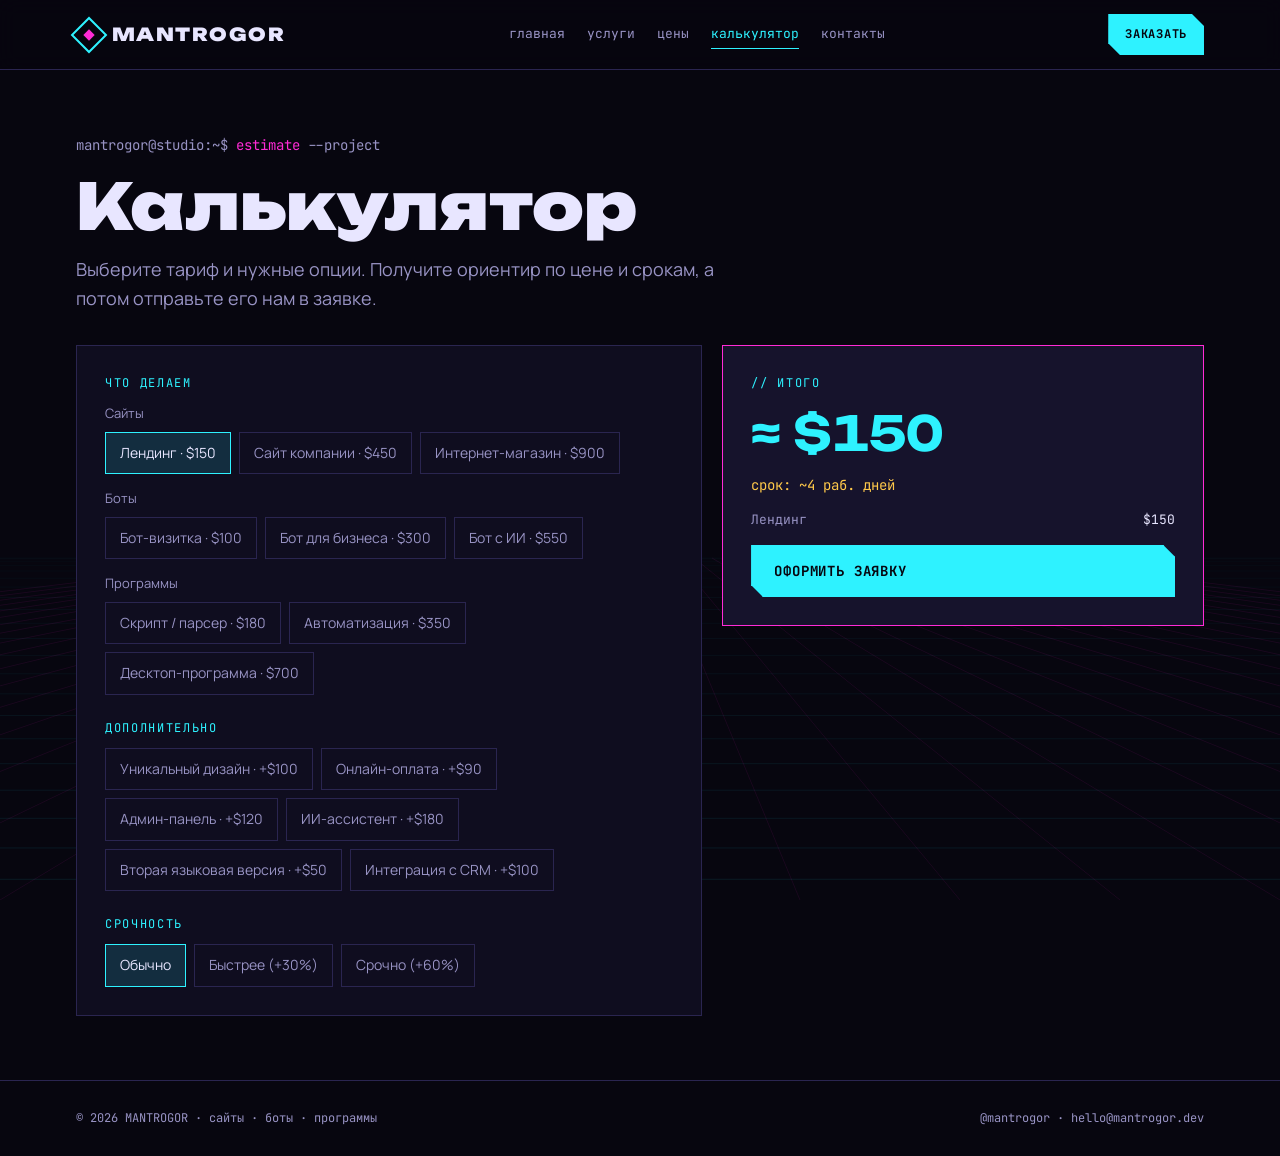
==== calc.html @ e2ea562a "MANTROGOR site: 5 pages, USD prices Co-Authored-By: Claude Opus 5.5 <noreply@anthropic.com>" ====
<!doctype html>
<html lang="ru">
<head>
<meta charset="utf-8">
<meta name="viewport" content="width=device-width, initial-scale=1">
<title>Калькулятор · MANTROGOR</title>
<link rel="preconnect" href="https://fonts.googleapis.com">
<link rel="preconnect" href="https://fonts.gstatic.com" crossorigin>
<link rel="stylesheet" href="https://fonts.googleapis.com/css2?family=Unbounded:wght@400;700;900&family=Manrope:wght@400;500;700&family=JetBrains+Mono:wght@400;700&display=swap">
<link rel="stylesheet" href="style.css">
</head>
<body data-page="calc.html">
<header id="site-header"></header>

<main>
  <div class="wrap">
    <div class="page-head">
      <div class="prompt">mantrogor@studio:~$ <b>estimate</b> --project</div>
      <h1>Калькулятор</h1>
      <p>Выберите тариф и нужные опции. Получите ориентир по цене и срокам, а потом отправьте его нам в заявке.</p>
    </div>
    <div class="calc" style="padding-bottom:64px">
      <form class="calc-form" id="calcForm">
        <fieldset>
          <legend class="label">Что делаем</legend>
          <div id="calcType" style="display:grid;gap:14px"></div>
        </fieldset>
        <fieldset>
          <legend class="label">Дополнительно</legend>
          <div class="opts" id="calcExtras"></div>
        </fieldset>
        <fieldset>
          <legend class="label">Срочность</legend>
          <div class="opts" id="calcSpeed"></div>
        </fieldset>
      </form>
      <aside class="calc-out" aria-live="polite">
        <span class="label">// итого</span>
        <div class="total" id="calcTotal">—</div>
        <div class="days" id="calcDays"></div>
        <div class="lines" id="calcLines"></div>
        <a class="btn" href="contacts.html" id="toOrder">Оформить заявку</a>
      </aside>
    </div>
  </div>
</main>

<footer id="site-footer"></footer>
<script src="data.js"></script>
<script src="common.js"></script>
<script>
  const { data, fmt, esc } = M;
  const SPEEDS = [
    { id: "normal", label: "Обычно", k: 1, d: 1 },
    { id: "fast", label: "Быстрее (+30%)", k: 1.3, d: 0.7 },
    { id: "rush", label: "Срочно (+60%)", k: 1.6, d: 0.5 }
  ];
  const opt = (name, type, value, label, checked) =>
    `<label class="opt"><input type="${type}" name="${name}" id="c-${name}-${value}" value="${value}"${checked ? " checked" : ""}><span>${label}</span></label>`;

  document.getElementById("calcType").innerHTML = data.services.map((s, si) => `
    <div style="display:grid;gap:8px">
      <span class="group-name">${esc(s.title)}</span>
      <div class="opts">${s.tiers.map((t, ti) => opt("ctype", "radio", si + "-" + ti, esc(t.name) + " · " + fmt(t.price), si === 0 && ti === 0)).join("")}</div>
    </div>`).join("");
  document.getElementById("calcExtras").innerHTML = data.extras.map((x, i) => opt("cextra", "checkbox", i, esc(x.name) + " · +" + fmt(x.price), false)).join("");
  document.getElementById("calcSpeed").innerHTML = SPEEDS.map((s, i) => opt("cspeed", "radio", s.id, s.label, i === 0)).join("");

  let summary = "", serviceTitle = "";
  function calc() {
    const f = document.getElementById("calcForm");
    const [si, ti] = f.querySelector('[name="ctype"]:checked').value.split("-").map(Number);
    const svc = data.services[si], t = svc.tiers[ti];
    const ex = [...f.querySelectorAll('[name="cextra"]:checked')].map(i => data.extras[+i.value]);
    const s = SPEEDS.find(x => x.id === f.querySelector('[name="cspeed"]:checked').value);
    const base = Number(t.price) + ex.reduce((a, e) => a + Number(e.price), 0);
    const total = Math.round(base * s.k / 10) * 10;
    const days = Math.max(2, Math.round((Number(t.days) + ex.reduce((a, e) => a + Number(e.days), 0)) * s.d));
    document.getElementById("calcTotal").textContent = "≈ " + fmt(total);
    document.getElementById("calcDays").textContent = "срок: ~" + days + " раб. дней";
    const lines = [[t.name, fmt(t.price)], ...ex.map(e => [e.name, "+" + fmt(e.price)])];
    if (s.k > 1) lines.push(["Срочность ×" + s.k, "+" + fmt(total - base)]);
    document.getElementById("calcLines").innerHTML = lines.map(l => `<div><span>${esc(l[0])}</span><span>${l[1]}</span></div>`).join("");
    serviceTitle = svc.title;
    summary = `${svc.title}: ${t.name}${ex.length ? " + " + ex.map(e => e.name.toLowerCase()).join(", ") : ""}; ${s.label.toLowerCase()}. Оценка: ${fmt(total)}, ~${days} дн.`;
  }
  document.getElementById("calcForm").addEventListener("change", calc);
  calc();
  document.getElementById("toOrder").addEventListener("click", () => {
    try { localStorage.setItem("mantrogor-calc", JSON.stringify({ service: serviceTitle, summary })); } catch (_) {}
  });
</script>
</body>
</html>
---- style.css ----
/* MANTROGOR — terminal-grid studio: single-column command-line spine, panels snap to a grid, one glitch moment on the home hero */
:root {
  color-scheme: dark;
  --void: #07060f;
  --panel: #0f0d1f;
  --panel-2: #16132c;
  --line: #2a2550;
  --fg: #e8e6ff;
  --muted: #9893c4;
  --cyan: #2ef2ff;
  --magenta: #ff2bd6;
  --amber: #ffc94a;
  --font-display: "Unbounded", "Arial Black", system-ui, sans-serif;
  --font-body: "Manrope", "Segoe UI", system-ui, sans-serif;
  --font-mono: "JetBrains Mono", "Consolas", ui-monospace, monospace;
}
* { box-sizing: border-box; }
html { scroll-behavior: smooth; }
@media (prefers-reduced-motion: reduce) { html { scroll-behavior: auto; } }
body {
  margin: 0;
  background: var(--void);
  color: var(--fg);
  font-family: var(--font-body);
  font-size: 16px;
  line-height: 1.6;
  overflow-x: hidden;
  min-height: 100vh;
  display: flex; flex-direction: column;
}
main { flex: 1; }
[hidden] { display: none !important; }
#grid-bg { position: fixed; inset: 0; width: 100%; height: 100%; z-index: 0; pointer-events: none; opacity: .55; }
.wrap {
  position: relative; z-index: 1;
  max-width: 1160px; margin: 0 auto;
  padding-left: max(16px, env(safe-area-inset-left, 0px));
  padding-right: max(16px, env(safe-area-inset-right, 0px));
}
a { color: var(--cyan); }
:focus-visible { outline: 2px solid var(--magenta); outline-offset: 3px; }
h1, h2, h3 { font-family: var(--font-display); text-wrap: balance; margin: 0; line-height: 1.1; }
.label {
  font-family: var(--font-mono); font-size: 12px; letter-spacing: .14em;
  text-transform: uppercase; color: var(--cyan);
}

/* header */
header.top {
  position: sticky; top: 0; z-index: 10;
  background: color-mix(in srgb, var(--void) 82%, transparent);
  backdrop-filter: blur(10px);
  border-bottom: 1px solid var(--line);
}
header.top .wrap { display: flex; align-items: center; justify-content: space-between; gap: 16px; padding-block: 14px; }
.logo { font-family: var(--font-display); font-weight: 900; font-size: 18px; letter-spacing: .08em; color: var(--fg); text-decoration: none; display: flex; align-items: center; gap: 10px; }
.logo-mark { width: 26px; height: 26px; border: 2px solid var(--cyan); transform: rotate(45deg); display: grid; place-items: center; }
.logo-mark::after { content: ""; width: 8px; height: 8px; background: var(--magenta); }
nav.links { display: flex; gap: 22px; flex-wrap: wrap; }
nav.links a { color: var(--muted); text-decoration: none; font-family: var(--font-mono); font-size: 13px; padding-block: 4px; border-bottom: 1px solid transparent; }
nav.links a:hover { color: var(--cyan); }
nav.links a[aria-current="page"] { color: var(--cyan); border-bottom-color: var(--cyan); }
.menu-btn { display: none; background: none; border: 1px solid var(--line); color: var(--fg); font-family: var(--font-mono); padding: 8px 12px; cursor: pointer; }
@media (max-width: 760px) {
  .menu-btn { display: block; }
  nav.links { display: none; position: absolute; top: 100%; left: 0; right: 0; flex-direction: column; gap: 0; background: var(--panel); border-bottom: 1px solid var(--line); padding: 8px max(16px, env(safe-area-inset-left, 0px)); }
  nav.links.open { display: flex; }
  nav.links a { padding-block: 12px; font-size: 15px; }
  header.top .btn.small { display: none; }
}

.btn {
  display: inline-flex; align-items: center; gap: 10px;
  font-family: var(--font-mono); font-weight: 700; font-size: 14px; letter-spacing: .06em; text-transform: uppercase;
  padding: 14px 22px; border: 1px solid var(--cyan); color: var(--void); background: var(--cyan);
  text-decoration: none; cursor: pointer;
  clip-path: polygon(0 0, calc(100% - 12px) 0, 100% 12px, 100% 100%, 12px 100%, 0 calc(100% - 12px));
  transition: background .2s, color .2s, border-color .2s;
}
.btn:hover { background: var(--magenta); border-color: var(--magenta); color: var(--fg); }
.btn.ghost { background: transparent; color: var(--cyan); clip-path: none; }
.btn.ghost:hover { background: var(--cyan); color: var(--void); }
.btn.small { padding: 10px 16px; font-size: 12px; }
.btn.danger { background: transparent; color: var(--magenta); border-color: var(--magenta); clip-path: none; }
.btn.danger:hover { background: var(--magenta); color: var(--fg); }

/* page heads */
.page-head { padding-block: 64px 32px; display: grid; gap: 14px; }
.page-head h1 { font-size: clamp(34px, 6vw, 64px); font-weight: 900; }
.page-head p { color: var(--muted); max-width: 62ch; margin: 0; font-size: 18px; }
.prompt { font-family: var(--font-mono); color: var(--muted); font-size: 14px; }
.prompt b { color: var(--magenta); font-weight: 400; }
.caret { display: inline-block; width: .6em; height: 1.1em; background: var(--cyan); vertical-align: text-bottom; animation: blink 1s steps(1) infinite; }
@keyframes blink { 50% { opacity: 0; } }

/* hero */
.hero { padding-block: clamp(56px, 10vw, 120px) 64px; display: grid; gap: 28px; }
.glitch {
  position: relative; font-weight: 900;
  font-size: clamp(40px, 10.5vw, 140px); letter-spacing: .02em; line-height: .95;
  color: var(--fg);
}
.glitch::before, .glitch::after { content: attr(data-text); position: absolute; inset: 0; pointer-events: none; }
.glitch::before { color: var(--cyan); transform: translate(-3px, 0); mix-blend-mode: screen; clip-path: inset(0 0 55% 0); animation: g1 3.2s infinite steps(1); }
.glitch::after { color: var(--magenta); transform: translate(3px, 0); mix-blend-mode: screen; clip-path: inset(55% 0 0 0); animation: g2 2.7s infinite steps(1); }
@keyframes g1 { 0%,88%,100% { transform: translate(-3px,0); clip-path: inset(0 0 55% 0); } 90% { transform: translate(-9px,2px); clip-path: inset(12% 0 60% 0); } 94% { transform: translate(6px,-2px); clip-path: inset(40% 0 30% 0); } }
@keyframes g2 { 0%,85%,100% { transform: translate(3px,0); clip-path: inset(55% 0 0 0); } 88% { transform: translate(10px,-1px); clip-path: inset(70% 0 5% 0); } 92% { transform: translate(-7px,2px); clip-path: inset(20% 0 55% 0); } }
@media (prefers-reduced-motion: reduce) { .glitch::before, .glitch::after, .caret { animation: none; } }
.hero-sub { max-width: 60ch; font-size: clamp(17px, 2vw, 20px); color: var(--muted); margin: 0; }
.hero-sub strong { color: var(--fg); }
.cta-row { display: flex; flex-wrap: wrap; gap: 14px; }
.stats { display: grid; grid-template-columns: repeat(4, minmax(0,1fr)); border: 1px solid var(--line); margin-top: 16px; background: color-mix(in srgb, var(--void) 70%, transparent); }
.stats div { padding: 18px 20px; border-right: 1px solid var(--line); }
.stats div:last-child { border-right: 0; }
.stats .n { font-family: var(--font-display); font-size: clamp(22px, 3vw, 30px); font-weight: 700; color: var(--cyan); font-variant-numeric: tabular-nums; }
.stats .t { font-size: 13px; color: var(--muted); }
@media (max-width: 720px) { .stats { grid-template-columns: repeat(2, minmax(0,1fr)); } .stats div:nth-child(2) { border-right: 0; } .stats div:nth-child(-n+2) { border-bottom: 1px solid var(--line); } }

section.block { padding-block: 64px; border-top: 1px solid var(--line); }
.sec-head { display: grid; gap: 12px; margin-bottom: 32px; }
.sec-head h2 { font-size: clamp(26px, 4vw, 42px); font-weight: 700; }
.sec-head p { color: var(--muted); max-width: 62ch; margin: 0; }

/* services */
.services { display: grid; grid-template-columns: repeat(3, minmax(0,1fr)); gap: 20px; }
@media (max-width: 900px) { .services { grid-template-columns: minmax(0,1fr); } }
.svc {
  background: var(--panel); border: 1px solid var(--line); padding: 28px; display: grid; gap: 16px; align-content: start;
  clip-path: polygon(0 0, calc(100% - 22px) 0, 100% 22px, 100% 100%, 0 100%);
  transition: border-color .25s, transform .25s;
  color: var(--fg); text-decoration: none;
}
a.svc:hover { border-color: var(--cyan); transform: translateY(-3px); }
@media (prefers-reduced-motion: reduce) { a.svc:hover { transform: none; } }
.svc .code { font-family: var(--font-mono); font-size: 12px; color: var(--magenta); }
.svc h3 { font-size: 24px; }
.svc p { margin: 0; color: var(--muted); }
.svc ul { margin: 0; padding: 0; list-style: none; display: grid; gap: 6px; font-size: 15px; }
.svc li::before { content: "▸ "; color: var(--cyan); }
.svc .from { font-family: var(--font-mono); font-size: 14px; color: var(--amber); border-top: 1px dashed var(--line); padding-top: 14px; }

/* service detail rows */
.svc-rows { display: grid; gap: 20px; }
.svc-row { display: grid; grid-template-columns: minmax(0,1fr) minmax(0,1fr); gap: 28px; background: var(--panel); border: 1px solid var(--line); padding: 32px; }
@media (max-width: 860px) { .svc-row { grid-template-columns: minmax(0,1fr); } }
.svc-row h2 { font-size: clamp(26px, 4vw, 38px); }
.svc-row .info { display: grid; gap: 14px; align-content: start; }
.svc-row .info p { margin: 0; color: var(--muted); }
.svc-row ul { margin: 0; padding: 0; list-style: none; display: grid; gap: 8px; }
.svc-row li::before { content: "▸ "; color: var(--cyan); }
.mini-tiers { display: grid; gap: 0; border: 1px solid var(--line); align-self: start; }
.mini-tiers div { display: flex; justify-content: space-between; gap: 12px; padding: 14px 18px; border-bottom: 1px solid var(--line); }
.mini-tiers div:last-child { border-bottom: 0; }
.mini-tiers span:last-child { font-family: var(--font-mono); color: var(--amber); font-variant-numeric: tabular-nums; white-space: nowrap; }

/* pricing */
.tabs { display: flex; flex-wrap: wrap; gap: 8px; margin-bottom: 24px; }
.tab {
  font-family: var(--font-mono); font-size: 13px; letter-spacing: .06em; text-transform: uppercase;
  background: transparent; color: var(--muted); border: 1px solid var(--line); padding: 10px 16px; cursor: pointer;
}
.tab[aria-selected="true"] { color: var(--void); background: var(--cyan); border-color: var(--cyan); }
.tiers { display: grid; grid-template-columns: repeat(auto-fit, minmax(260px, 1fr)); gap: 20px; }
.tier { background: var(--panel); border: 1px solid var(--line); padding: 28px; display: grid; gap: 14px; align-content: start; position: relative; }
.tier.hot { border-color: var(--magenta); background: var(--panel-2); }
.tier .badge { position: absolute; top: -12px; right: 20px; background: var(--magenta); color: var(--fg); font-family: var(--font-mono); font-size: 11px; letter-spacing: .1em; text-transform: uppercase; padding: 4px 10px; }
.tier h3 { font-size: 20px; }
.price { font-family: var(--font-display); font-size: 36px; font-weight: 700; font-variant-numeric: tabular-nums; }
.price small { font-family: var(--font-mono); font-size: 13px; font-weight: 400; color: var(--muted); }
.tier .term { font-family: var(--font-mono); font-size: 13px; color: var(--amber); }
.tier ul { margin: 0; padding: 0; list-style: none; display: grid; gap: 8px; font-size: 15px; color: var(--muted); }
.tier li::before { content: "+ "; color: var(--cyan); font-family: var(--font-mono); }
.tier .btn { justify-self: start; margin-top: 6px; }
.note { margin-top: 22px; font-size: 14px; color: var(--muted); font-family: var(--font-mono); }
.extras-table { border: 1px solid var(--line); background: var(--panel); }
.extras-table div { display: flex; justify-content: space-between; gap: 12px; padding: 14px 20px; border-bottom: 1px solid var(--line); }
.extras-table div:last-child { border-bottom: 0; }
.extras-table span:last-child { font-family: var(--font-mono); color: var(--amber); font-variant-numeric: tabular-nums; white-space: nowrap; }

/* calculator */
.calc { display: grid; grid-template-columns: minmax(0,1.3fr) minmax(0,1fr); gap: 20px; align-items: start; }
@media (max-width: 900px) { .calc { grid-template-columns: minmax(0,1fr); } }
.calc-form { background: var(--panel); border: 1px solid var(--line); padding: 28px; display: grid; gap: 24px; }
fieldset { border: 0; margin: 0; padding: 0; display: grid; gap: 10px; }
legend { padding: 0; margin-bottom: 10px; }
.group-name { font-size: 13px; color: var(--muted); }
.opts { display: flex; flex-wrap: wrap; gap: 8px; }
.opt { position: relative; }
.opt input { position: absolute; opacity: 0; inset: 0; cursor: pointer; }
.opt span { display: inline-block; border: 1px solid var(--line); padding: 9px 14px; font-size: 14px; color: var(--muted); transition: all .15s; }
.opt input:checked + span { border-color: var(--cyan); color: var(--fg); background: color-mix(in srgb, var(--cyan) 14%, transparent); }
.opt input:focus-visible + span { outline: 2px solid var(--magenta); outline-offset: 2px; }
.calc-out {
  position: sticky; top: 90px;
  background: var(--panel-2); border: 1px solid var(--magenta); padding: 28px; display: grid; gap: 14px; align-content: start;
  font-family: var(--font-mono);
}
.calc-out .total { font-family: var(--font-display); font-size: clamp(34px, 5vw, 48px); font-weight: 700; color: var(--cyan); font-variant-numeric: tabular-nums; line-height: 1.1; }
.calc-out .lines { display: grid; gap: 6px; font-size: 13px; color: var(--muted); }
.calc-out .lines div { display: flex; justify-content: space-between; gap: 12px; }
.calc-out .lines span:last-child { color: var(--fg); font-variant-numeric: tabular-nums; white-space: nowrap; }
.calc-out .days { color: var(--amber); font-size: 14px; }

/* process */
.steps { display: grid; grid-template-columns: repeat(5, minmax(0,1fr)); border: 1px solid var(--line); background: color-mix(in srgb, var(--void) 70%, transparent); }
.step { padding: 24px 20px; border-right: 1px solid var(--line); display: grid; gap: 8px; align-content: start; }
.step:last-child { border-right: 0; }
.step .num { font-family: var(--font-mono); color: var(--magenta); font-size: 13px; }
.step h3 { font-size: 16px; }
.step p { margin: 0; font-size: 14px; color: var(--muted); }
@media (max-width: 900px) { .steps { grid-template-columns: minmax(0,1fr); } .step { border-right: 0; border-bottom: 1px solid var(--line); } .step:last-child { border-bottom: 0; } }

/* faq */
.faq { display: grid; gap: 10px; max-width: 820px; }
details { background: var(--panel); border: 1px solid var(--line); padding: 18px 22px; }
details[open] { border-color: var(--cyan); }
summary { cursor: pointer; font-weight: 700; list-style: none; display: flex; justify-content: space-between; gap: 16px; }
summary::-webkit-details-marker { display: none; }
summary::after { content: "+"; font-family: var(--font-mono); color: var(--cyan); }
details[open] summary::after { content: "−"; }
details p { margin: 12px 0 0; color: var(--muted); }

/* order + forms */
.order { display: grid; grid-template-columns: minmax(0,1.2fr) minmax(0,1fr); gap: 20px; align-items: start; }
@media (max-width: 900px) { .order { grid-template-columns: minmax(0,1fr); } }
form.req { background: var(--panel); border: 1px solid var(--line); padding: 28px; display: grid; gap: 16px; }
.field { display: grid; gap: 6px; min-width: 0; }
.field label { font-family: var(--font-mono); font-size: 12px; letter-spacing: .1em; text-transform: uppercase; color: var(--muted); }
.field input, .field select, .field textarea {
  font: inherit; color: var(--fg); background: var(--void); border: 1px solid var(--line); padding: 11px 13px; width: 100%;
}
.field input:focus, .field select:focus, .field textarea:focus { border-color: var(--cyan); outline: none; }
.field textarea { min-height: 110px; resize: vertical; }
.err { color: var(--magenta); font-size: 13px; font-family: var(--font-mono); }
.result { background: var(--panel-2); border: 1px solid var(--cyan); padding: 20px; display: grid; gap: 12px; }
.result pre { margin: 0; white-space: pre-wrap; word-break: break-word; font-family: var(--font-mono); font-size: 13px; color: var(--fg); background: var(--void); padding: 14px; border: 1px solid var(--line); }
.contacts { display: grid; gap: 14px; align-content: start; }
.contact { background: var(--panel); border: 1px solid var(--line); padding: 22px; display: grid; gap: 6px; }
.contact .v { font-family: var(--font-mono); font-size: 18px; color: var(--fg); user-select: all; word-break: break-all; }
.contact .row { display: flex; flex-wrap: wrap; align-items: center; justify-content: space-between; gap: 12px; }

.cta-band { padding-block: 56px; border-top: 1px solid var(--line); }
.cta-band .wrap { display: flex; flex-wrap: wrap; align-items: center; justify-content: space-between; gap: 20px; }
.cta-band h2 { font-size: clamp(24px, 3.5vw, 36px); }

footer.bottom { position: relative; z-index: 1; border-top: 1px solid var(--line); padding-block: 28px; font-family: var(--font-mono); font-size: 12px; color: var(--muted); background: var(--void); }
footer.bottom .wrap { display: flex; flex-wrap: wrap; justify-content: space-between; gap: 12px; }
footer.bottom a { color: var(--muted); }
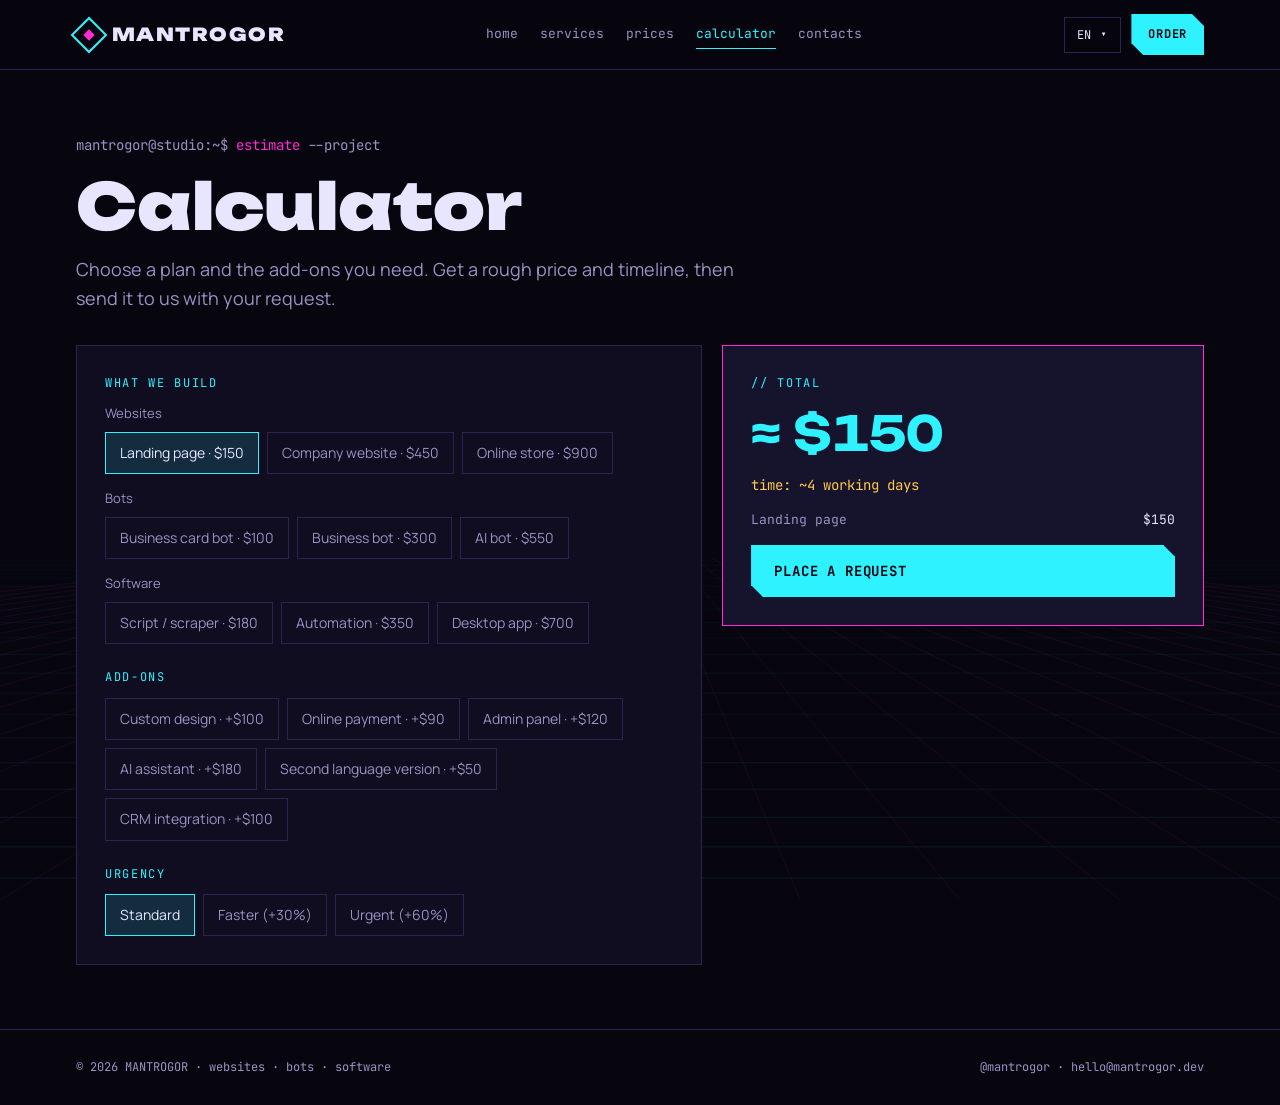
==== commit 698719d7: "Add 9 languages: ru, uk, en, cs, pl, de, fr, es, it Co-Authored-By: Claude Opus 5.5 <noreply@anthrop" ====
--- a/calc.html
+++ b/calc.html
@@ -1,45 +1,45 @@
 <!doctype html>
-<html lang="ru">
+<html lang="en">
 <head>
 <meta charset="utf-8">
 <meta name="viewport" content="width=device-width, initial-scale=1">
-<title>Калькулятор · MANTROGOR</title>
+<title>MANTROGOR</title>
 <link rel="preconnect" href="https://fonts.googleapis.com">
 <link rel="preconnect" href="https://fonts.gstatic.com" crossorigin>
 <link rel="stylesheet" href="https://fonts.googleapis.com/css2?family=Unbounded:wght@400;700;900&family=Manrope:wght@400;500;700&family=JetBrains+Mono:wght@400;700&display=swap">
 <link rel="stylesheet" href="style.css">
 </head>
-<body data-page="calc.html">
+<body data-page="calc.html" data-title="nav_calc">
 <header id="site-header"></header>
 
 <main>
   <div class="wrap">
     <div class="page-head">
       <div class="prompt">mantrogor@studio:~$ <b>estimate</b> --project</div>
-      <h1>Калькулятор</h1>
-      <p>Выберите тариф и нужные опции. Получите ориентир по цене и срокам, а потом отправьте его нам в заявке.</p>
+      <h1 data-i18n="nav_calc"></h1>
+      <p data-i18n="calc_lead"></p>
     </div>
     <div class="calc" style="padding-bottom:64px">
       <form class="calc-form" id="calcForm">
         <fieldset>
-          <legend class="label">Что делаем</legend>
+          <legend class="label" data-i18n="calc_what"></legend>
           <div id="calcType" style="display:grid;gap:14px"></div>
         </fieldset>
         <fieldset>
-          <legend class="label">Дополнительно</legend>
+          <legend class="label" data-i18n="calc_extra"></legend>
           <div class="opts" id="calcExtras"></div>
         </fieldset>
         <fieldset>
-          <legend class="label">Срочность</legend>
+          <legend class="label" data-i18n="calc_speed"></legend>
           <div class="opts" id="calcSpeed"></div>
         </fieldset>
       </form>
       <aside class="calc-out" aria-live="polite">
-        <span class="label">// итого</span>
+        <span class="label">// total</span>
         <div class="total" id="calcTotal">—</div>
         <div class="days" id="calcDays"></div>
         <div class="lines" id="calcLines"></div>
-        <a class="btn" href="contacts.html" id="toOrder">Оформить заявку</a>
+        <a class="btn" href="contacts.html" id="toOrder" data-i18n="to_order"></a>
       </aside>
     </div>
   </div>
@@ -47,42 +47,43 @@
 
 <footer id="site-footer"></footer>
 <script src="data.js"></script>
+<script src="i18n.js"></script>
 <script src="common.js"></script>
 <script>
-  const { data, fmt, esc } = M;
+  const { data, fmt, esc, t, tr, days } = M;
   const SPEEDS = [
-    { id: "normal", label: "Обычно", k: 1, d: 1 },
-    { id: "fast", label: "Быстрее (+30%)", k: 1.3, d: 0.7 },
-    { id: "rush", label: "Срочно (+60%)", k: 1.6, d: 0.5 }
+    { id: "normal", key: "sp_normal", k: 1, d: 1 },
+    { id: "fast", key: "sp_fast", k: 1.3, d: 0.7 },
+    { id: "rush", key: "sp_rush", k: 1.6, d: 0.5 }
   ];
   const opt = (name, type, value, label, checked) =>
     `<label class="opt"><input type="${type}" name="${name}" id="c-${name}-${value}" value="${value}"${checked ? " checked" : ""}><span>${label}</span></label>`;
 
   document.getElementById("calcType").innerHTML = data.services.map((s, si) => `
     <div style="display:grid;gap:8px">
-      <span class="group-name">${esc(s.title)}</span>
-      <div class="opts">${s.tiers.map((t, ti) => opt("ctype", "radio", si + "-" + ti, esc(t.name) + " · " + fmt(t.price), si === 0 && ti === 0)).join("")}</div>
+      <span class="group-name">${esc(tr(s.title))}</span>
+      <div class="opts">${s.tiers.map((x, ti) => opt("ctype", "radio", si + "-" + ti, esc(tr(x.name)) + " · " + fmt(x.price), si === 0 && ti === 0)).join("")}</div>
     </div>`).join("");
-  document.getElementById("calcExtras").innerHTML = data.extras.map((x, i) => opt("cextra", "checkbox", i, esc(x.name) + " · +" + fmt(x.price), false)).join("");
-  document.getElementById("calcSpeed").innerHTML = SPEEDS.map((s, i) => opt("cspeed", "radio", s.id, s.label, i === 0)).join("");
+  document.getElementById("calcExtras").innerHTML = data.extras.map((x, i) => opt("cextra", "checkbox", i, esc(tr(x.name)) + " · +" + fmt(x.price), false)).join("");
+  document.getElementById("calcSpeed").innerHTML = SPEEDS.map((s, i) => opt("cspeed", "radio", s.id, esc(t(s.key)), i === 0)).join("");
 
   let summary = "", serviceTitle = "";
   function calc() {
     const f = document.getElementById("calcForm");
     const [si, ti] = f.querySelector('[name="ctype"]:checked').value.split("-").map(Number);
-    const svc = data.services[si], t = svc.tiers[ti];
+    const svc = data.services[si], x = svc.tiers[ti];
     const ex = [...f.querySelectorAll('[name="cextra"]:checked')].map(i => data.extras[+i.value]);
-    const s = SPEEDS.find(x => x.id === f.querySelector('[name="cspeed"]:checked').value);
-    const base = Number(t.price) + ex.reduce((a, e) => a + Number(e.price), 0);
+    const s = SPEEDS.find(v => v.id === f.querySelector('[name="cspeed"]:checked').value);
+    const base = Number(x.price) + ex.reduce((a, e) => a + Number(e.price), 0);
     const total = Math.round(base * s.k / 10) * 10;
-    const days = Math.max(2, Math.round((Number(t.days) + ex.reduce((a, e) => a + Number(e.days), 0)) * s.d));
+    const n = Math.max(2, Math.round((Number(x.days) + ex.reduce((a, e) => a + Number(e.days), 0)) * s.d));
     document.getElementById("calcTotal").textContent = "≈ " + fmt(total);
-    document.getElementById("calcDays").textContent = "срок: ~" + days + " раб. дней";
-    const lines = [[t.name, fmt(t.price)], ...ex.map(e => [e.name, "+" + fmt(e.price)])];
-    if (s.k > 1) lines.push(["Срочность ×" + s.k, "+" + fmt(total - base)]);
+    document.getElementById("calcDays").textContent = t("term") + ": " + days(n);
+    const lines = [[tr(x.name), fmt(x.price)], ...ex.map(e => [tr(e.name), "+" + fmt(e.price)])];
+    if (s.k > 1) lines.push([t("calc_speed") + " ×" + s.k, "+" + fmt(total - base)]);
     document.getElementById("calcLines").innerHTML = lines.map(l => `<div><span>${esc(l[0])}</span><span>${l[1]}</span></div>`).join("");
-    serviceTitle = svc.title;
-    summary = `${svc.title}: ${t.name}${ex.length ? " + " + ex.map(e => e.name.toLowerCase()).join(", ") : ""}; ${s.label.toLowerCase()}. Оценка: ${fmt(total)}, ~${days} дн.`;
+    serviceTitle = tr(svc.title);
+    summary = `${tr(svc.title)}: ${tr(x.name)}${ex.length ? " + " + ex.map(e => tr(e.name)).join(", ") : ""}; ${t(s.key)}. ${t("estimate")}: ${fmt(total)}, ${days(n)}.`;
   }
   document.getElementById("calcForm").addEventListener("change", calc);
   calc();
--- a/style.css
+++ b/style.css
@@ -57,7 +57,16 @@
 .logo-mark { width: 26px; height: 26px; border: 2px solid var(--cyan); transform: rotate(45deg); display: grid; place-items: center; }
 .logo-mark::after { content: ""; width: 8px; height: 8px; background: var(--magenta); }
 nav.links { display: flex; gap: 22px; flex-wrap: wrap; }
-nav.links a { color: var(--muted); text-decoration: none; font-family: var(--font-mono); font-size: 13px; padding-block: 4px; border-bottom: 1px solid transparent; }
+nav.links a { color: var(--muted); text-decoration: none; font-family: var(--font-mono); font-size: 13px; padding-block: 4px; border-bottom: 1px solid transparent; text-transform: lowercase; }
+.head-right { display: flex; align-items: center; gap: 10px; }
+.lang { position: relative; }
+.lang-btn { background: transparent; border: 1px solid var(--line); color: var(--fg); font-family: var(--font-mono); font-size: 12px; letter-spacing: .08em; padding: 9px 12px; cursor: pointer; }
+.lang-btn:hover, .lang-btn[aria-expanded="true"] { border-color: var(--cyan); color: var(--cyan); }
+.lang-list { position: absolute; right: 0; top: calc(100% + 6px); z-index: 20; min-width: 190px; background: var(--panel); border: 1px solid var(--cyan); display: grid; padding: 6px; }
+.lang-list button { display: flex; gap: 12px; align-items: center; background: transparent; border: 0; color: var(--muted); font-family: var(--font-body); font-size: 14px; text-align: left; padding: 9px 10px; cursor: pointer; }
+.lang-list button b { font-family: var(--font-mono); font-size: 12px; color: var(--cyan); width: 22px; }
+.lang-list button:hover { background: var(--panel-2); color: var(--fg); }
+.lang-list button[aria-current="true"] { color: var(--fg); background: color-mix(in srgb, var(--cyan) 12%, transparent); }
 nav.links a:hover { color: var(--cyan); }
 nav.links a[aria-current="page"] { color: var(--cyan); border-bottom-color: var(--cyan); }
 .menu-btn { display: none; background: none; border: 1px solid var(--line); color: var(--fg); font-family: var(--font-mono); padding: 8px 12px; cursor: pointer; }
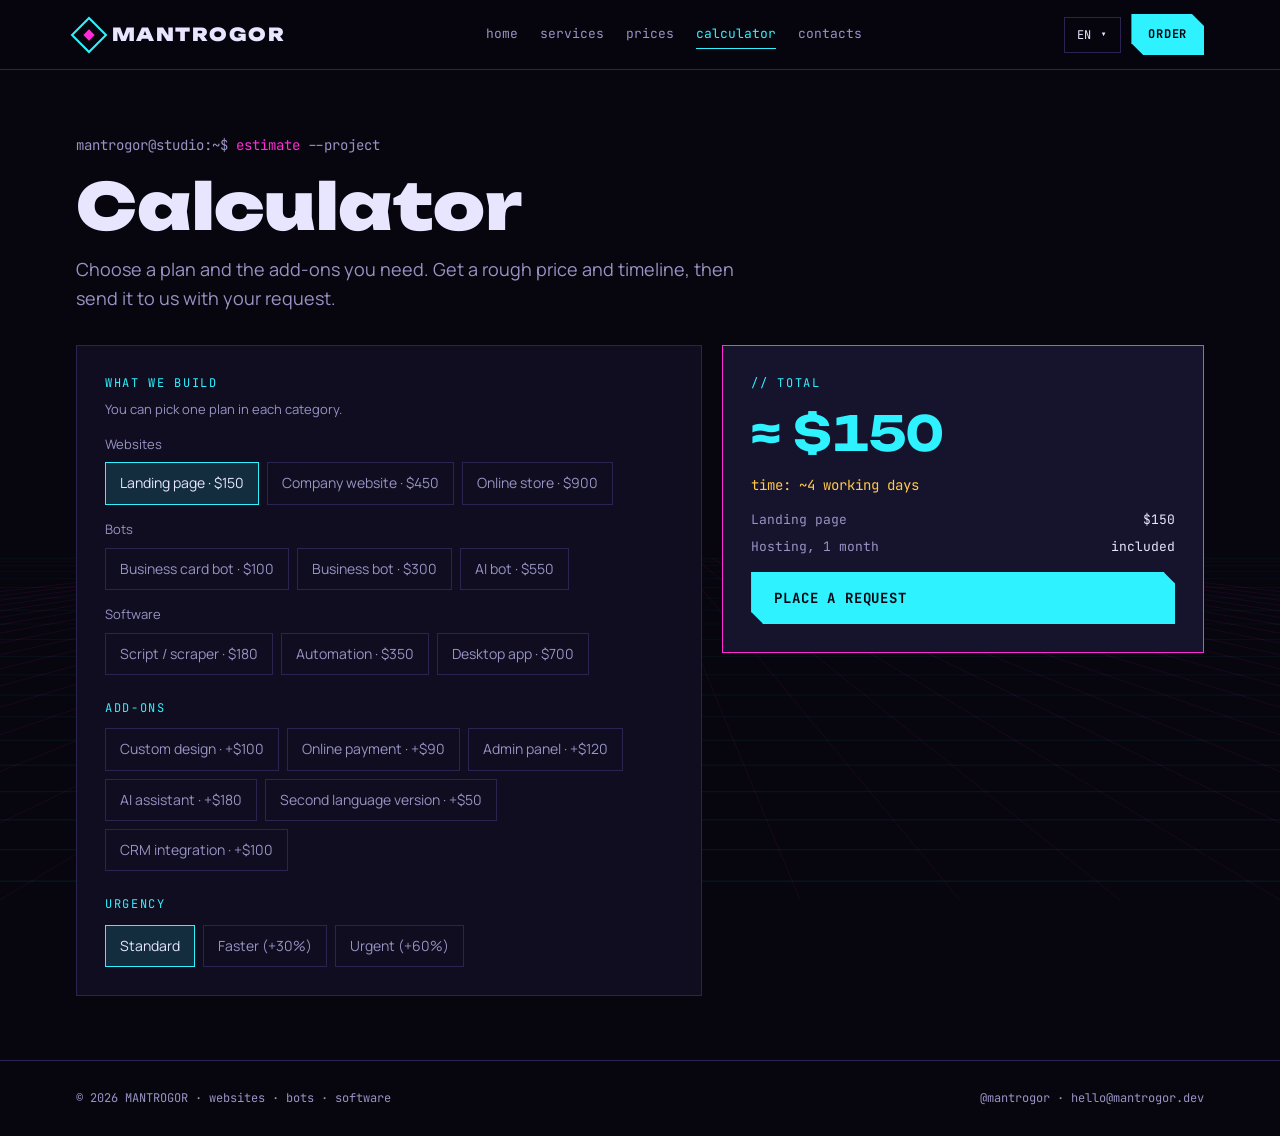
==== commit 9f0d7086: "Calculator: combine plans across services; 1 month hosting included Co-Authored-By: Claude Opus 5.5 " ====
--- a/calc.html
+++ b/calc.html
@@ -23,6 +23,7 @@
       <form class="calc-form" id="calcForm">
         <fieldset>
           <legend class="label" data-i18n="calc_what"></legend>
+          <p class="calc-hint" data-i18n="calc_hint"></p>
           <div id="calcType" style="display:grid;gap:14px"></div>
         </fieldset>
         <fieldset>
@@ -62,28 +63,47 @@
   document.getElementById("calcType").innerHTML = data.services.map((s, si) => `
     <div style="display:grid;gap:8px">
       <span class="group-name">${esc(tr(s.title))}</span>
-      <div class="opts">${s.tiers.map((x, ti) => opt("ctype", "radio", si + "-" + ti, esc(tr(x.name)) + " · " + fmt(x.price), si === 0 && ti === 0)).join("")}</div>
+      <div class="opts">${s.tiers.map((x, ti) => opt("ctype-" + si, "checkbox", si + "-" + ti, esc(tr(x.name)) + " · " + fmt(x.price), si === 0 && ti === 0)).join("")}</div>
     </div>`).join("");
+  // В каждом направлении — не больше одного тарифа; повторный клик снимает выбор.
+  document.getElementById("calcType").addEventListener("change", e => {
+    const box = e.target;
+    if (box.checked) document.querySelectorAll(`[name="${box.name}"]`).forEach(o => { if (o !== box) o.checked = false; });
+  });
   document.getElementById("calcExtras").innerHTML = data.extras.map((x, i) => opt("cextra", "checkbox", i, esc(tr(x.name)) + " · +" + fmt(x.price), false)).join("");
   document.getElementById("calcSpeed").innerHTML = SPEEDS.map((s, i) => opt("cspeed", "radio", s.id, esc(t(s.key)), i === 0)).join("");
 
   let summary = "", serviceTitle = "";
   function calc() {
     const f = document.getElementById("calcForm");
-    const [si, ti] = f.querySelector('[name="ctype"]:checked').value.split("-").map(Number);
-    const svc = data.services[si], x = svc.tiers[ti];
+    const picked = [...f.querySelectorAll('[name^="ctype-"]:checked')].map(i => {
+      const [si, ti] = i.value.split("-").map(Number);
+      return { svc: data.services[si], x: data.services[si].tiers[ti] };
+    });
+    const toOrder = document.getElementById("toOrder");
+    if (!picked.length) {
+      document.getElementById("calcTotal").textContent = "—";
+      document.getElementById("calcDays").textContent = "";
+      document.getElementById("calcLines").innerHTML = `<div class="calc-warn">${esc(t("calc_pick"))}</div>`;
+      toOrder.hidden = true;
+      return;
+    }
+    toOrder.hidden = false;
     const ex = [...f.querySelectorAll('[name="cextra"]:checked')].map(i => data.extras[+i.value]);
     const s = SPEEDS.find(v => v.id === f.querySelector('[name="cspeed"]:checked').value);
-    const base = Number(x.price) + ex.reduce((a, e) => a + Number(e.price), 0);
+    const sum = arr => arr.reduce((a, b) => a + (Number(b) || 0), 0);
+    const base = sum(picked.map(p => p.x.price)) + sum(ex.map(e => e.price));
     const total = Math.round(base * s.k / 10) * 10;
-    const n = Math.max(2, Math.round((Number(x.days) + ex.reduce((a, e) => a + Number(e.days), 0)) * s.d));
+    // Направления делаются параллельно: срок = самый долгий тариф + опции.
+    const n = Math.max(2, Math.round((Math.max(...picked.map(p => Number(p.x.days) || 0)) + sum(ex.map(e => e.days))) * s.d));
     document.getElementById("calcTotal").textContent = "≈ " + fmt(total);
     document.getElementById("calcDays").textContent = t("term") + ": " + days(n);
-    const lines = [[tr(x.name), fmt(x.price)], ...ex.map(e => [tr(e.name), "+" + fmt(e.price)])];
+    const lines = [...picked.map(p => [tr(p.x.name), fmt(p.x.price)]), ...ex.map(e => [tr(e.name), "+" + fmt(e.price)])];
     if (s.k > 1) lines.push([t("calc_speed") + " ×" + s.k, "+" + fmt(total - base)]);
-    document.getElementById("calcLines").innerHTML = lines.map(l => `<div><span>${esc(l[0])}</span><span>${l[1]}</span></div>`).join("");
-    serviceTitle = tr(svc.title);
-    summary = `${tr(svc.title)}: ${tr(x.name)}${ex.length ? " + " + ex.map(e => tr(e.name)).join(", ") : ""}; ${t(s.key)}. ${t("estimate")}: ${fmt(total)}, ${days(n)}.`;
+    lines.push([t("hosting_line"), t("incl")]);
+    document.getElementById("calcLines").innerHTML = lines.map(l => `<div><span>${esc(l[0])}</span><span>${esc(l[1])}</span></div>`).join("");
+    serviceTitle = picked.length > 1 ? t("opt_combo") : tr(picked[0].svc.title);
+    summary = `${picked.map(p => tr(p.svc.title) + ": " + tr(p.x.name)).join("; ")}${ex.length ? " + " + ex.map(e => tr(e.name)).join(", ") : ""}; ${t(s.key)}. ${t("estimate")}: ${fmt(total)}, ${days(n)}. ${t("hosting_incl")}.`;
   }
   document.getElementById("calcForm").addEventListener("change", calc);
   calc();
--- a/style.css
+++ b/style.css
@@ -190,7 +190,13 @@
 .calc { display: grid; grid-template-columns: minmax(0,1.3fr) minmax(0,1fr); gap: 20px; align-items: start; }
 @media (max-width: 900px) { .calc { grid-template-columns: minmax(0,1fr); } }
 .calc-form { background: var(--panel); border: 1px solid var(--line); padding: 28px; display: grid; gap: 24px; }
-fieldset { border: 0; margin: 0; padding: 0; display: grid; gap: 10px; }
+fieldset { border: 0; margin: 0; padding: 0; display: grid; gap: 10px; min-width: 0; min-inline-size: 0; }
+.calc-form, .calc-form > * { min-width: 0; }
+.opt { max-width: 100%; }
+.opt span { max-width: 100%; }
+.calc-hint { margin: -4px 0 4px; font-size: 13px; color: var(--muted); }
+.calc-warn { color: var(--magenta); font-size: 13px; }
+.tier .incl { font-family: var(--font-mono); font-size: 12px; color: var(--cyan); border-top: 1px dashed var(--line); padding-top: 12px; }
 legend { padding: 0; margin-bottom: 10px; }
 .group-name { font-size: 13px; color: var(--muted); }
 .opts { display: flex; flex-wrap: wrap; gap: 8px; }
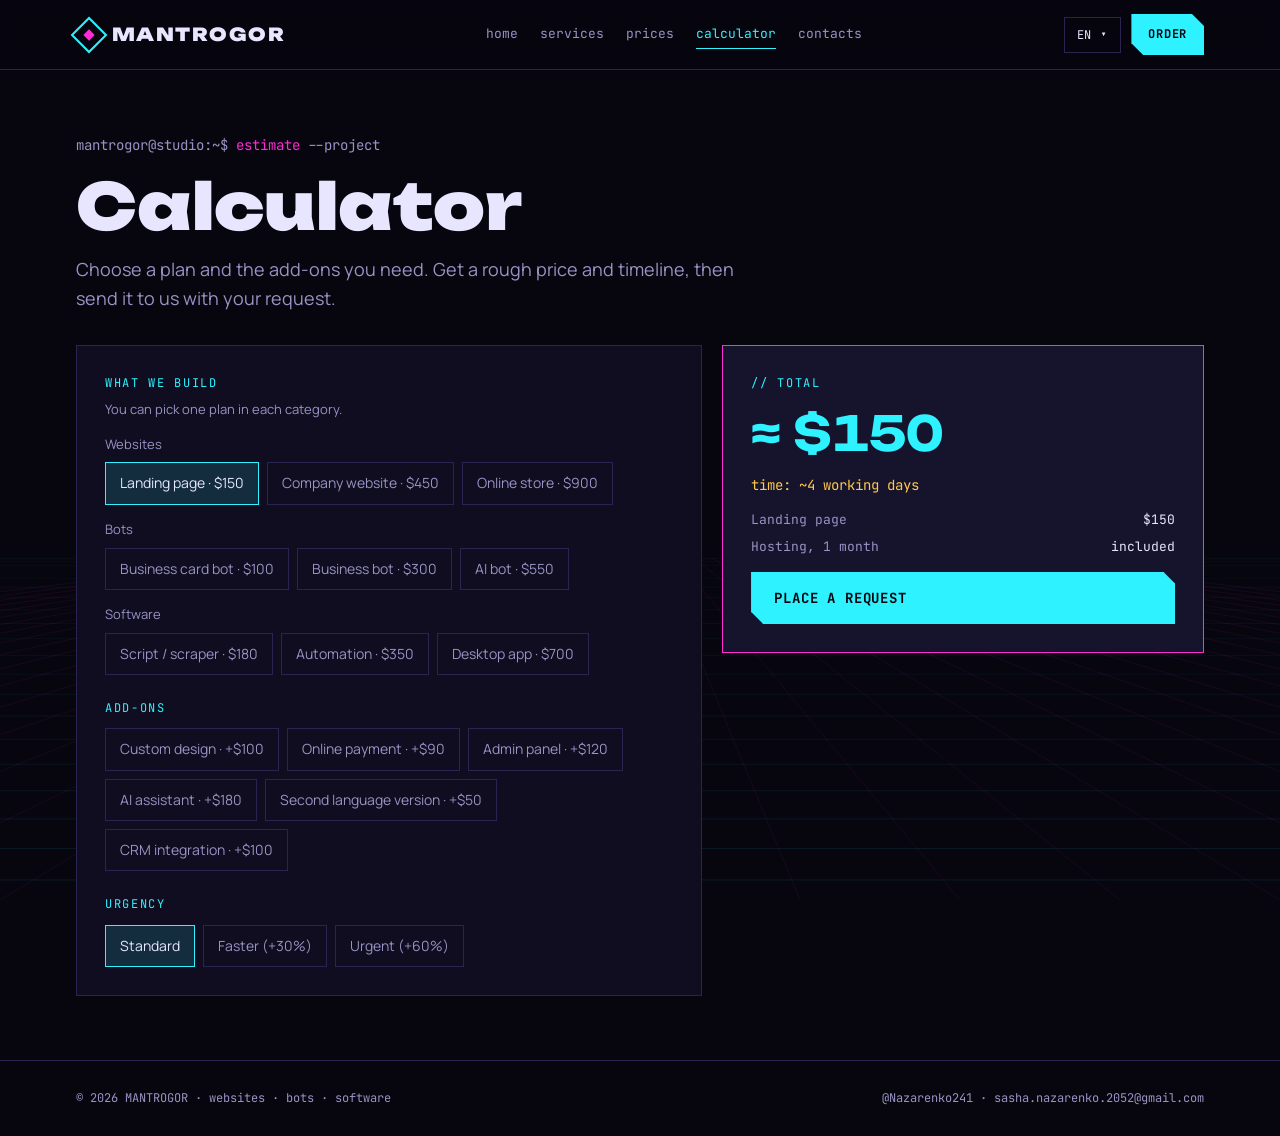
==== commit 6dad2a47: "Site icon, social preview image, Czech-first defaults, send request by email Co-Authored-By: Claude " ====
--- a/calc.html
+++ b/calc.html
@@ -8,6 +8,20 @@
 <link rel="preconnect" href="https://fonts.gstatic.com" crossorigin>
 <link rel="stylesheet" href="https://fonts.googleapis.com/css2?family=Unbounded:wght@400;700;900&family=Manrope:wght@400;500;700&family=JetBrains+Mono:wght@400;700&display=swap">
 <link rel="stylesheet" href="style.css">
+<link rel="icon" href="favicon.svg" type="image/svg+xml">
+<link rel="apple-touch-icon" href="apple-touch-icon.png">
+<meta name="theme-color" content="#07060f">
+<meta name="description" content="MANTROGOR – tvorba webů, Telegram botů a aplikací na míru. Pevná cena, první měsíc hostingu v ceně.">
+<meta property="og:type" content="website">
+<meta property="og:site_name" content="MANTROGOR">
+<meta property="og:title" content="MANTROGOR – weby, boti, aplikace">
+<meta property="og:description" content="Weby od $150, Telegram boti od $100, aplikace na míru. Pevná cena, první měsíc hostingu v ceně.">
+<meta property="og:image" content="https://sashanazarenko2051-source.github.io/mantrogor/og.png">
+<meta property="og:image:width" content="1200">
+<meta property="og:image:height" content="630">
+<meta property="og:url" content="https://sashanazarenko2051-source.github.io/mantrogor/">
+<meta property="og:locale" content="cs_CZ">
+<meta name="twitter:card" content="summary_large_image">
 </head>
 <body data-page="calc.html" data-title="nav_calc">
 <header id="site-header"></header>
--- a/style.css
+++ b/style.css
@@ -251,7 +251,8 @@
 .result pre { margin: 0; white-space: pre-wrap; word-break: break-word; font-family: var(--font-mono); font-size: 13px; color: var(--fg); background: var(--void); padding: 14px; border: 1px solid var(--line); }
 .contacts { display: grid; gap: 14px; align-content: start; }
 .contact { background: var(--panel); border: 1px solid var(--line); padding: 22px; display: grid; gap: 6px; }
-.contact .v { font-family: var(--font-mono); font-size: 18px; color: var(--fg); user-select: all; word-break: break-all; }
+.contact .v { font-family: var(--font-mono); font-size: 18px; color: var(--fg); word-break: break-all; text-decoration: none; }
+.contact a.v:hover { color: var(--cyan); text-decoration: underline; }
 .contact .row { display: flex; flex-wrap: wrap; align-items: center; justify-content: space-between; gap: 12px; }
 
 .cta-band { padding-block: 56px; border-top: 1px solid var(--line); }
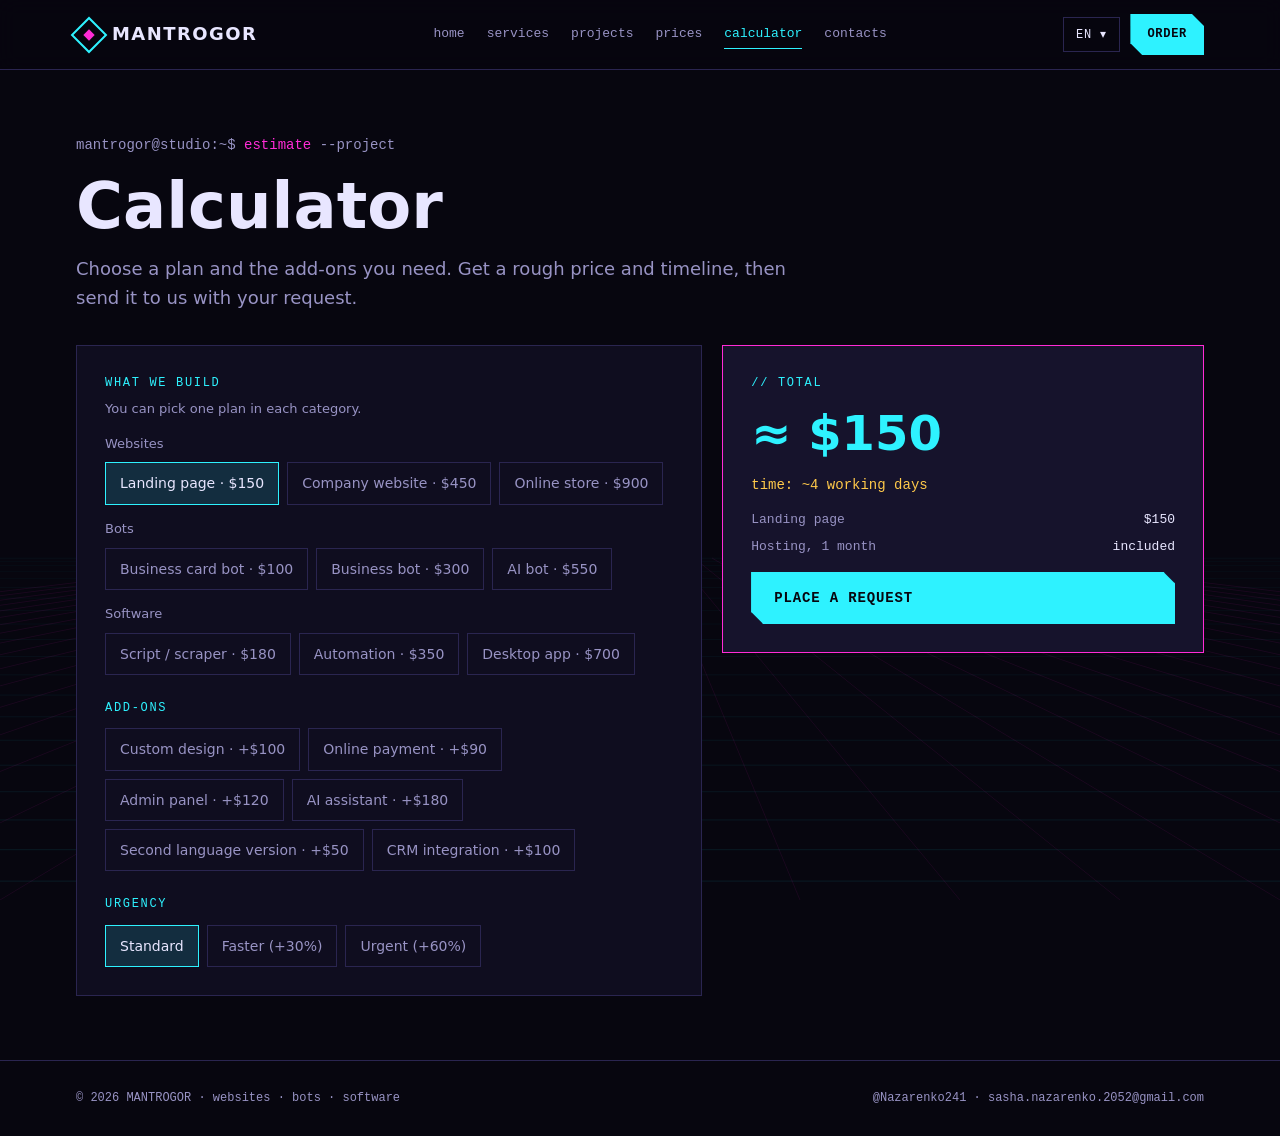
==== commit f4481073: "Security headers for every page; MANTROGOR heading fits narrow phones - Content-Security-Policy meta" ====
--- a/calc.html
+++ b/calc.html
@@ -2,6 +2,8 @@
 <html lang="en">
 <head>
 <meta charset="utf-8">
+  <meta http-equiv="Content-Security-Policy" content="default-src 'self'; script-src 'self' 'unsafe-inline'; style-src 'self' 'unsafe-inline' https://fonts.googleapis.com; font-src https://fonts.gstatic.com; img-src 'self' data: https:; connect-src 'self'; object-src 'none'; base-uri 'self'; form-action 'self'">
+  <meta name="referrer" content="strict-origin-when-cross-origin">
 <meta name="viewport" content="width=device-width, initial-scale=1">
 <title>MANTROGOR</title>
 <link rel="preconnect" href="https://fonts.googleapis.com">
--- a/style.css
+++ b/style.css
@@ -10,6 +10,7 @@
   --cyan: #2ef2ff;
   --magenta: #ff2bd6;
   --amber: #ffc94a;
+  --ok: #3ddc97;
   --font-display: "Unbounded", "Arial Black", system-ui, sans-serif;
   --font-body: "Manrope", "Segoe UI", system-ui, sans-serif;
   --font-mono: "JetBrains Mono", "Consolas", ui-monospace, monospace;
@@ -77,6 +78,14 @@
   nav.links a { padding-block: 12px; font-size: 15px; }
   header.top .btn.small { display: none; }
 }
+@media (max-width: 480px) {
+  header.top .wrap { gap: 8px; }
+  .logo { font-size: 14px; gap: 8px; letter-spacing: .04em; min-width: 0; }
+  .logo-mark { width: 20px; height: 20px; flex: none; }
+  .logo-mark::after { width: 6px; height: 6px; }
+  .head-right { gap: 6px; }
+  .lang-btn, .menu-btn { padding: 8px 10px; }
+}
 
 .btn {
   display: inline-flex; align-items: center; gap: 10px;
@@ -119,11 +128,11 @@
 .hero-sub strong { color: var(--fg); }
 .cta-row { display: flex; flex-wrap: wrap; gap: 14px; }
 .stats { display: grid; grid-template-columns: repeat(4, minmax(0,1fr)); border: 1px solid var(--line); margin-top: 16px; background: color-mix(in srgb, var(--void) 70%, transparent); }
-.stats div { padding: 18px 20px; border-right: 1px solid var(--line); }
-.stats div:last-child { border-right: 0; }
+.stats > div { padding: 18px 20px; border-right: 1px solid var(--line); }
+.stats > div:last-child { border-right: 0; }
 .stats .n { font-family: var(--font-display); font-size: clamp(22px, 3vw, 30px); font-weight: 700; color: var(--cyan); font-variant-numeric: tabular-nums; }
 .stats .t { font-size: 13px; color: var(--muted); }
-@media (max-width: 720px) { .stats { grid-template-columns: repeat(2, minmax(0,1fr)); } .stats div:nth-child(2) { border-right: 0; } .stats div:nth-child(-n+2) { border-bottom: 1px solid var(--line); } }
+@media (max-width: 720px) { .stats { grid-template-columns: repeat(2, minmax(0,1fr)); } .stats > div:nth-child(2) { border-right: 0; } .stats > div:nth-child(-n+2) { border-bottom: 1px solid var(--line); } }
 
 section.block { padding-block: 64px; border-top: 1px solid var(--line); }
 .sec-head { display: grid; gap: 12px; margin-bottom: 32px; }
@@ -161,6 +170,42 @@
 .mini-tiers div { display: flex; justify-content: space-between; gap: 12px; padding: 14px 18px; border-bottom: 1px solid var(--line); }
 .mini-tiers div:last-child { border-bottom: 0; }
 .mini-tiers span:last-child { font-family: var(--font-mono); color: var(--amber); font-variant-numeric: tabular-nums; white-space: nowrap; }
+
+/* projects */
+.projects { display: grid; grid-template-columns: repeat(2, minmax(0,1fr)); gap: 20px; }
+@media (max-width: 860px) { .projects { grid-template-columns: minmax(0,1fr); } }
+.proj { background: var(--panel); border: 1px solid var(--line); display: grid; grid-template-rows: auto 1fr; transition: border-color .25s; }
+.proj:hover { border-color: var(--cyan); }
+.proj-shot { position: relative; display: block; aspect-ratio: 16 / 10; max-width: 100%; overflow: hidden; border-bottom: 1px solid var(--line); background: var(--void); }
+.proj-shot img { width: 100%; height: 100%; object-fit: cover; object-position: top; display: block; transition: transform .4s; }
+.proj:hover .proj-shot img { transform: scale(1.03); }
+@media (prefers-reduced-motion: reduce) { .proj:hover .proj-shot img { transform: none; } }
+.proj-host { position: absolute; top: 12px; left: 12px; background: var(--void); color: var(--cyan); border: 1px solid var(--cyan); font-family: var(--font-mono); font-size: 11px; letter-spacing: .1em; text-transform: uppercase; padding: 4px 9px; }
+.proj-status { justify-self: start; display: inline-flex; align-items: center; gap: 8px; font-family: var(--font-mono); font-size: 12px; padding: 5px 10px; border: 1px solid currentColor; }
+.proj-status::before { content: ""; width: 8px; height: 8px; border-radius: 50%; background: currentColor; }
+.proj-status.st-client { color: var(--ok); background: color-mix(in srgb, var(--ok) 10%, transparent); }
+.proj-status.st-client::before { box-shadow: 0 0 8px var(--ok); animation: pulse 2s infinite; }
+.proj-status.st-demo { color: var(--amber); }
+.proj-status.st-own { color: var(--cyan); background: color-mix(in srgb, var(--cyan) 10%, transparent); }
+@keyframes pulse { 50% { opacity: .35; } }
+@media (prefers-reduced-motion: reduce) { .proj-status.st-client::before { animation: none; } }
+.proj-sample { position: absolute; bottom: 12px; right: 12px; background: var(--void); color: var(--amber); border: 1px solid var(--amber); font-family: var(--font-mono); font-size: 11px; letter-spacing: .06em; padding: 4px 9px; }
+.filters { display: grid; gap: 14px; margin-bottom: 28px; }
+.filter-row { display: flex; flex-wrap: wrap; gap: 8px; align-items: center; }
+.filter-row .label { min-width: 140px; }
+.chip { font-family: var(--font-mono); font-size: 12px; background: transparent; color: var(--muted); border: 1px solid var(--line); padding: 7px 12px; cursor: pointer; }
+.chip:hover { color: var(--fg); border-color: var(--magenta); }
+.chip[aria-pressed="true"] { color: var(--fg); border-color: var(--magenta); background: color-mix(in srgb, var(--magenta) 18%, transparent); }
+.chip .n { color: var(--muted); margin-left: 6px; }
+.proj-empty { color: var(--muted); display: flex; flex-wrap: wrap; gap: 14px; align-items: center; padding-block: 24px; }
+.proj-body { padding: 24px; display: grid; gap: 12px; align-content: start; }
+.proj-body h3 { font-size: 22px; }
+.proj-body p { margin: 0; color: var(--muted); }
+.proj-tags { display: flex; flex-wrap: wrap; gap: 6px; }
+.proj-tags span { font-family: var(--font-mono); font-size: 11px; color: var(--magenta); border: 1px solid color-mix(in srgb, var(--magenta) 45%, transparent); padding: 3px 8px; }
+.proj-wake { font-family: var(--font-mono); font-size: 12px; color: var(--amber); }
+.proj-body .cta-row { margin-top: 4px; }
+.sec-head-row { display: flex; flex-wrap: wrap; justify-content: space-between; align-items: end; gap: 16px; }
 
 /* pricing */
 .tabs { display: flex; flex-wrap: wrap; gap: 8px; margin-bottom: 24px; }
@@ -262,3 +307,6 @@
 footer.bottom { position: relative; z-index: 1; border-top: 1px solid var(--line); padding-block: 28px; font-family: var(--font-mono); font-size: 12px; color: var(--muted); background: var(--void); }
 footer.bottom .wrap { display: flex; flex-wrap: wrap; justify-content: space-between; gap: 12px; }
 footer.bottom a { color: var(--muted); }
+
+/* Узкие телефоны: заголовок по ширине экрана, страница не шире экрана */
+@media(max-width:420px){h1.glitch{font-size:clamp(30px,10.5vw,56px)!important;letter-spacing:.02em!important}html,body{overflow-x:hidden}}
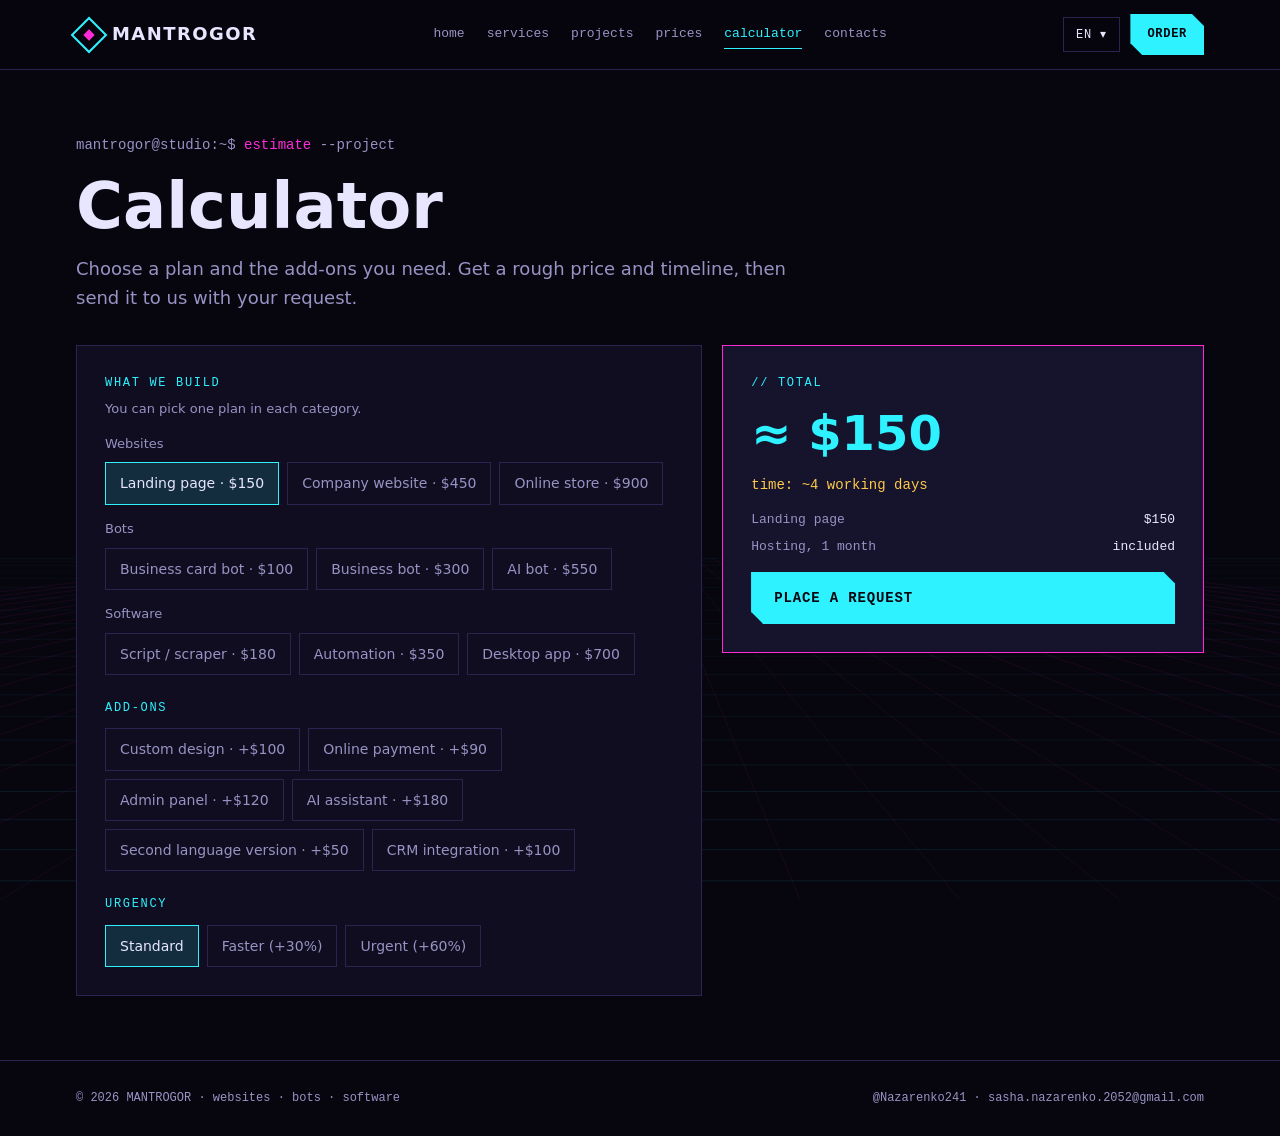
==== commit c0c24b3d: "Google Fonts no longer block the first paint (load as print, switch on load) Co-Authored-By: Claude " ====
--- a/calc.html
+++ b/calc.html
@@ -8,7 +8,7 @@
 <title>MANTROGOR</title>
 <link rel="preconnect" href="https://fonts.googleapis.com">
 <link rel="preconnect" href="https://fonts.gstatic.com" crossorigin>
-<link rel="stylesheet" href="https://fonts.googleapis.com/css2?family=Unbounded:wght@400;700;900&family=Manrope:wght@400;500;700&family=JetBrains+Mono:wght@400;700&display=swap">
+<link rel="stylesheet" href="https://fonts.googleapis.com/css2?family=Unbounded:wght@400;700;900&family=Manrope:wght@400;500;700&family=JetBrains+Mono:wght@400;700&display=swap" media="print" onload="this.media='all'"><noscript><link rel="stylesheet" href="https://fonts.googleapis.com/css2?family=Unbounded:wght@400;700;900&family=Manrope:wght@400;500;700&family=JetBrains+Mono:wght@400;700&display=swap"></noscript>
 <link rel="stylesheet" href="style.css">
 <link rel="icon" href="favicon.svg" type="image/svg+xml">
 <link rel="apple-touch-icon" href="apple-touch-icon.png">
--- a/style.css
+++ b/style.css
@@ -115,7 +115,7 @@
 .hero { padding-block: clamp(56px, 10vw, 120px) 64px; display: grid; gap: 28px; }
 .glitch {
   position: relative; font-weight: 900;
-  font-size: clamp(40px, 10.5vw, 140px); letter-spacing: .02em; line-height: .95;
+  font-size: clamp(40px, 9.6vw, 124px); letter-spacing: .02em; line-height: .95;
   color: var(--fg);
 }
 .glitch::before, .glitch::after { content: attr(data-text); position: absolute; inset: 0; pointer-events: none; }
@@ -217,7 +217,7 @@
 .tiers { display: grid; grid-template-columns: repeat(auto-fit, minmax(260px, 1fr)); gap: 20px; }
 .tier { background: var(--panel); border: 1px solid var(--line); padding: 28px; display: grid; gap: 14px; align-content: start; position: relative; }
 .tier.hot { border-color: var(--magenta); background: var(--panel-2); }
-.tier .badge { position: absolute; top: -12px; right: 20px; background: var(--magenta); color: var(--fg); font-family: var(--font-mono); font-size: 11px; letter-spacing: .1em; text-transform: uppercase; padding: 4px 10px; }
+.tier .badge { position: absolute; top: -12px; right: 20px; background: var(--magenta); color: var(--void); font-weight: 700; font-family: var(--font-mono); font-size: 11px; letter-spacing: .1em; text-transform: uppercase; padding: 4px 10px; }
 .tier h3 { font-size: 20px; }
 .price { font-family: var(--font-display); font-size: 36px; font-weight: 700; font-variant-numeric: tabular-nums; }
 .price small { font-family: var(--font-mono); font-size: 13px; font-weight: 400; color: var(--muted); }
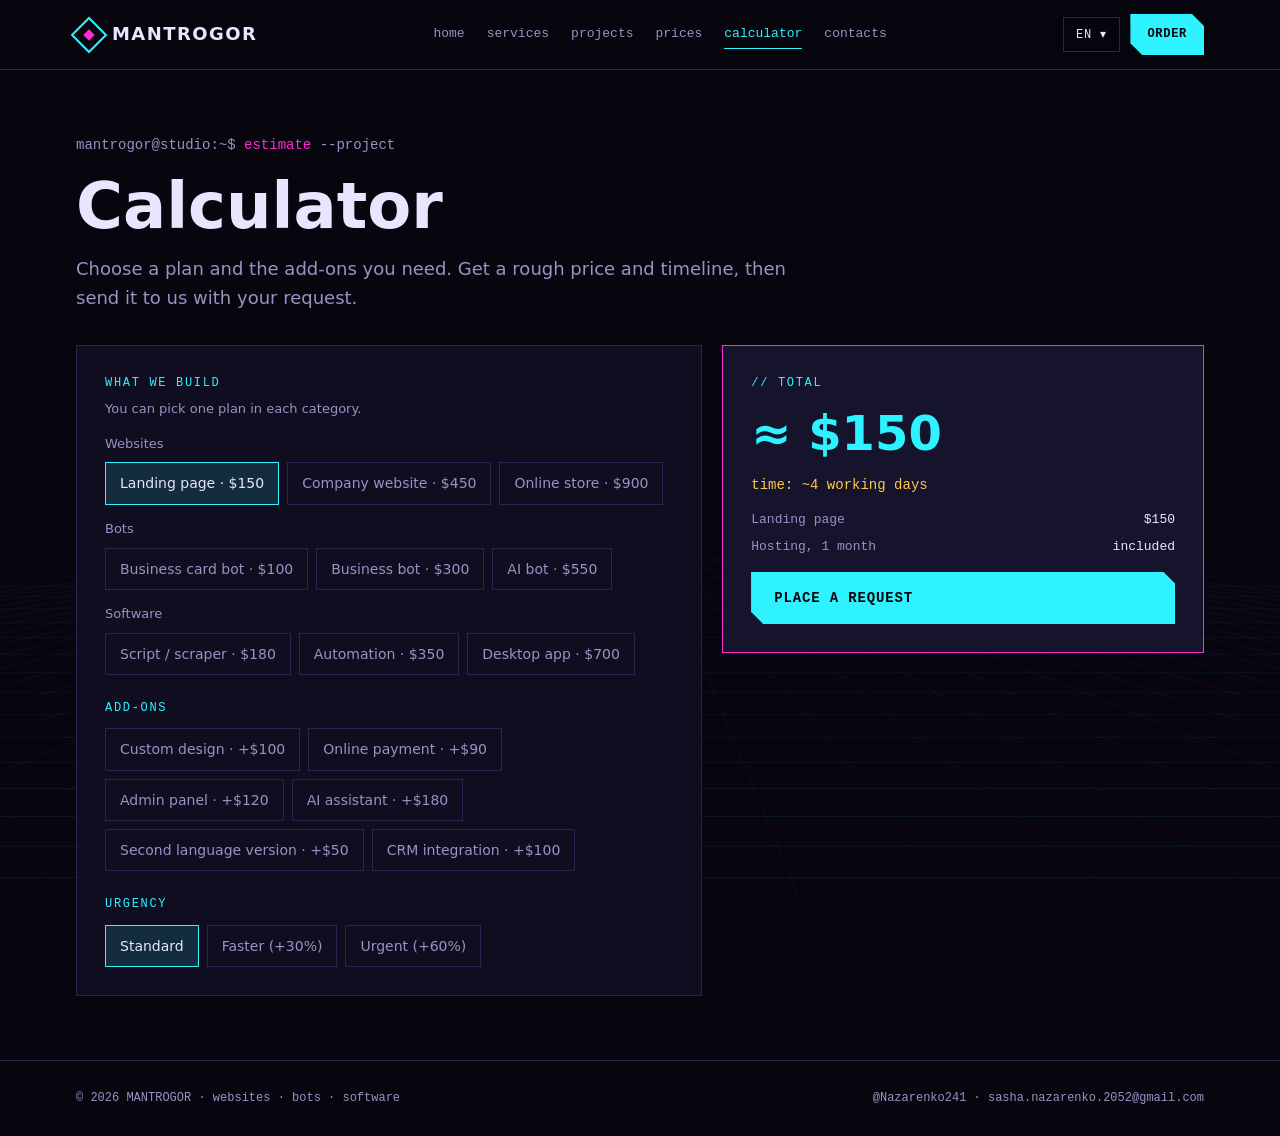
==== commit fdad9331: "No layout jumps on load: show page content once scripts have filled in the texts Co-Authored-By: Cla" ====
--- a/calc.html
+++ b/calc.html
@@ -10,6 +10,8 @@
 <link rel="preconnect" href="https://fonts.gstatic.com" crossorigin>
 <link rel="stylesheet" href="https://fonts.googleapis.com/css2?family=Unbounded:wght@400;700;900&family=Manrope:wght@400;500;700&family=JetBrains+Mono:wght@400;700&display=swap" media="print" onload="this.media='all'"><noscript><link rel="stylesheet" href="https://fonts.googleapis.com/css2?family=Unbounded:wght@400;700;900&family=Manrope:wght@400;500;700&family=JetBrains+Mono:wght@400;700&display=swap"></noscript>
 <link rel="stylesheet" href="style.css">
+<!-- Тексты и шапку вставляют скрипты внизу страницы: до них прячем содержимое, чтобы страница не «прыгала» при загрузке (style.css: .js-wait) -->
+<script>document.documentElement.classList.add("js-wait");document.addEventListener("DOMContentLoaded",function(){document.documentElement.classList.remove("js-wait")});</script>
 <link rel="icon" href="favicon.svg" type="image/svg+xml">
 <link rel="apple-touch-icon" href="apple-touch-icon.png">
 <meta name="theme-color" content="#07060f">
--- a/style.css
+++ b/style.css
@@ -45,6 +45,9 @@
   font-family: var(--font-mono); font-size: 12px; letter-spacing: .14em;
   text-transform: uppercase; color: var(--cyan);
 }
+
+/* пока скрипты не вставили тексты — не показываем пустую страницу (без «прыжков») */
+.js-wait main, .js-wait #site-footer { visibility: hidden; }
 
 /* header */
 header.top {
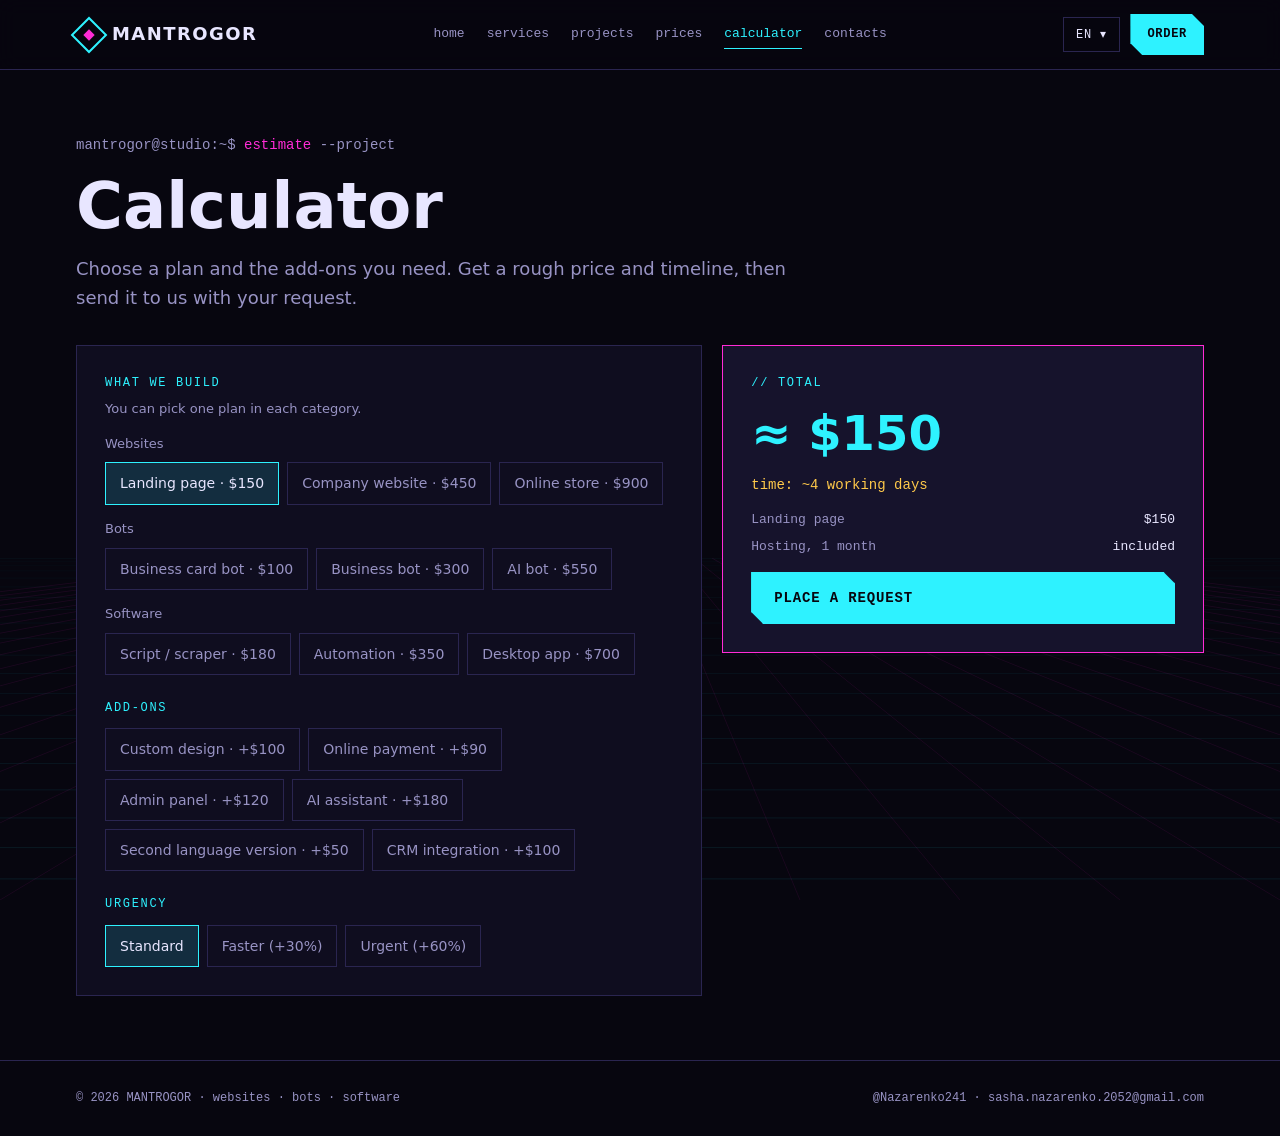
==== commit b6af21fe: "Speed-up: background grid only below the horizon at ~30 fps, drop unused font weights, project shots" ====
--- a/calc.html
+++ b/calc.html
@@ -8,7 +8,7 @@
 <title>MANTROGOR</title>
 <link rel="preconnect" href="https://fonts.googleapis.com">
 <link rel="preconnect" href="https://fonts.gstatic.com" crossorigin>
-<link rel="stylesheet" href="https://fonts.googleapis.com/css2?family=Unbounded:wght@400;700;900&family=Manrope:wght@400;500;700&family=JetBrains+Mono:wght@400;700&display=swap" media="print" onload="this.media='all'"><noscript><link rel="stylesheet" href="https://fonts.googleapis.com/css2?family=Unbounded:wght@400;700;900&family=Manrope:wght@400;500;700&family=JetBrains+Mono:wght@400;700&display=swap"></noscript>
+<link rel="stylesheet" href="https://fonts.googleapis.com/css2?family=Unbounded:wght@700;900&family=Manrope:wght@400;700&family=JetBrains+Mono:wght@400;700&display=swap" media="print" onload="this.media='all'"><noscript><link rel="stylesheet" href="https://fonts.googleapis.com/css2?family=Unbounded:wght@700;900&family=Manrope:wght@400;700&family=JetBrains+Mono:wght@400;700&display=swap"></noscript>
 <link rel="stylesheet" href="style.css">
 <!-- Тексты и шапку вставляют скрипты внизу страницы: до них прячем содержимое, чтобы страница не «прыгала» при загрузке (style.css: .js-wait) -->
 <script>document.documentElement.classList.add("js-wait");document.addEventListener("DOMContentLoaded",function(){document.documentElement.classList.remove("js-wait")});</script>
--- a/style.css
+++ b/style.css
@@ -31,7 +31,7 @@
 }
 main { flex: 1; }
 [hidden] { display: none !important; }
-#grid-bg { position: fixed; inset: 0; width: 100%; height: 100%; z-index: 0; pointer-events: none; opacity: .55; }
+#grid-bg { position: fixed; left: 0; right: 0; bottom: 0; width: 100%; height: 38vh; z-index: 0; pointer-events: none; opacity: .55; }
 .wrap {
   position: relative; z-index: 1;
   max-width: 1160px; margin: 0 auto;
@@ -98,12 +98,12 @@
   clip-path: polygon(0 0, calc(100% - 12px) 0, 100% 12px, 100% 100%, 12px 100%, 0 calc(100% - 12px));
   transition: background .2s, color .2s, border-color .2s;
 }
-.btn:hover { background: var(--magenta); border-color: var(--magenta); color: var(--fg); }
+.btn:hover { background: var(--magenta); border-color: var(--magenta); color: var(--void); }
 .btn.ghost { background: transparent; color: var(--cyan); clip-path: none; }
 .btn.ghost:hover { background: var(--cyan); color: var(--void); }
 .btn.small { padding: 10px 16px; font-size: 12px; }
 .btn.danger { background: transparent; color: var(--magenta); border-color: var(--magenta); clip-path: none; }
-.btn.danger:hover { background: var(--magenta); color: var(--fg); }
+.btn.danger:hover { background: var(--magenta); color: var(--void); }
 
 /* page heads */
 .page-head { padding-block: 64px 32px; display: grid; gap: 14px; }
